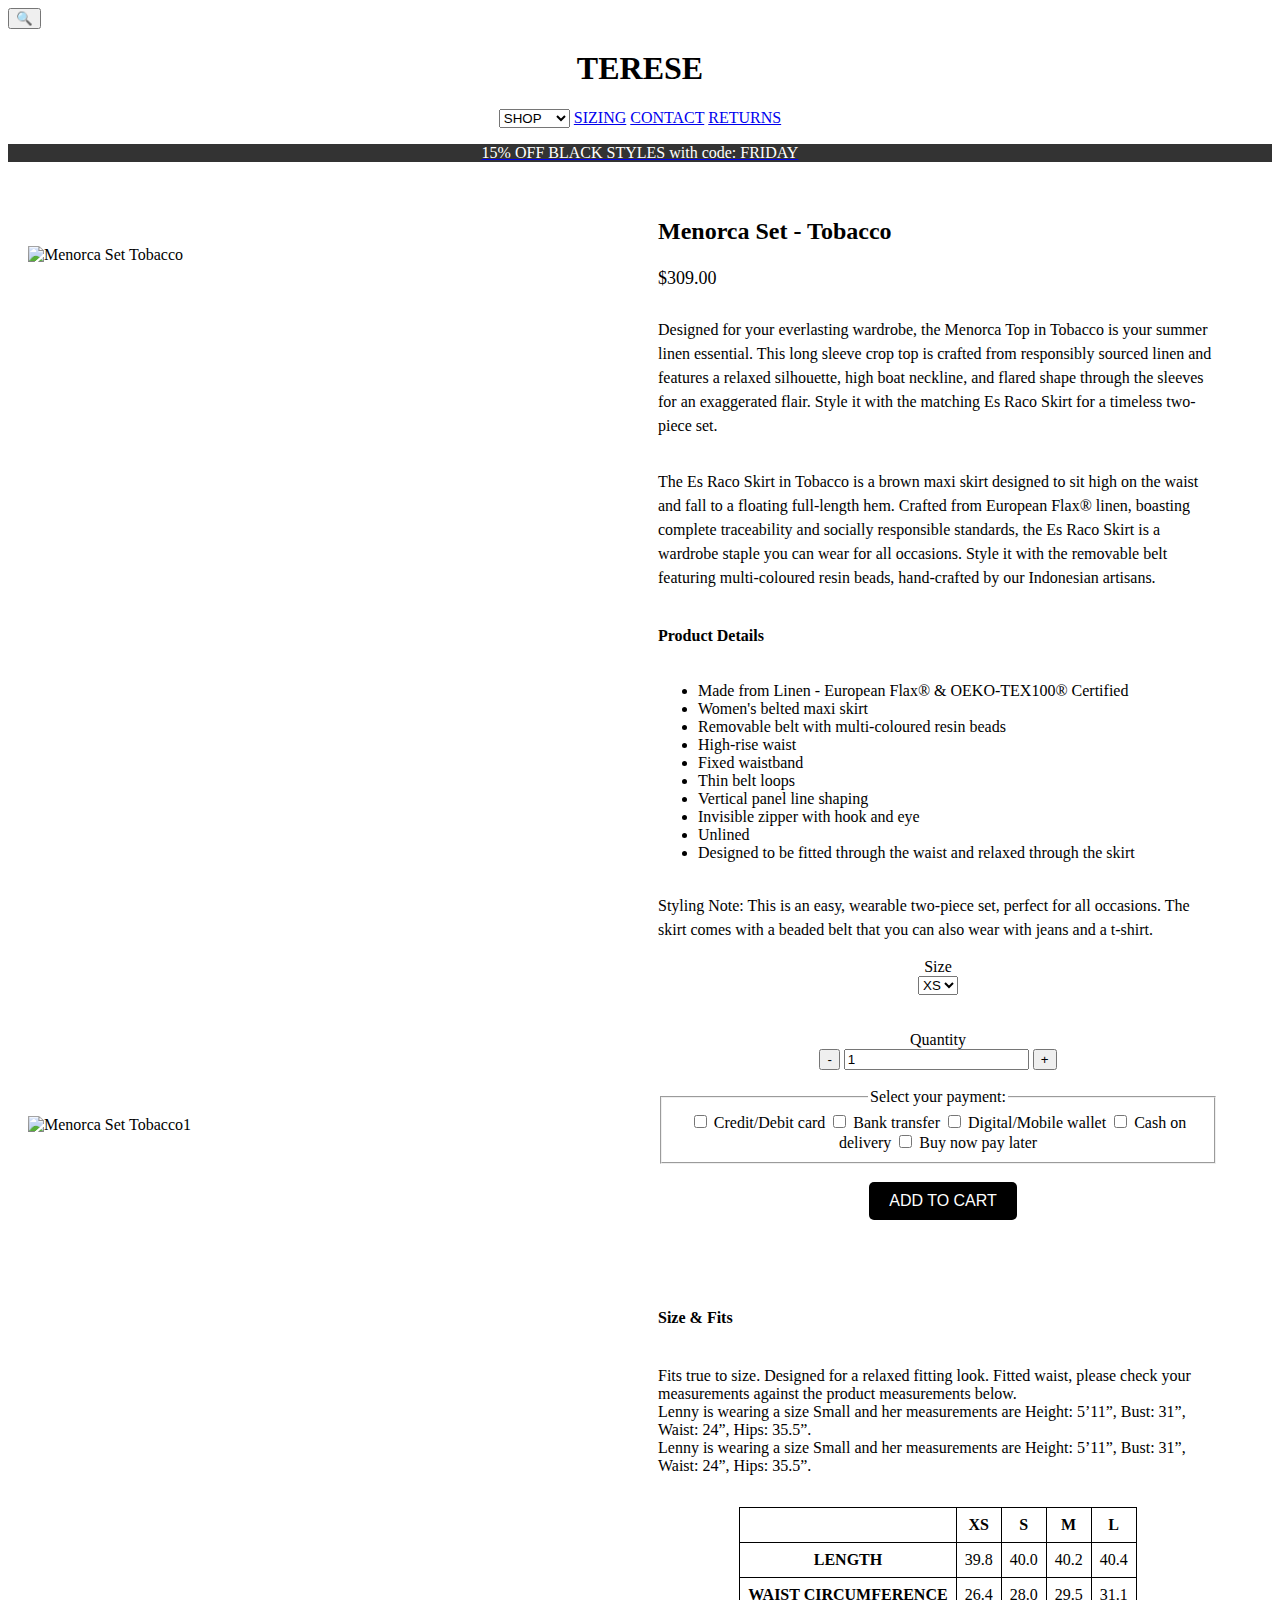
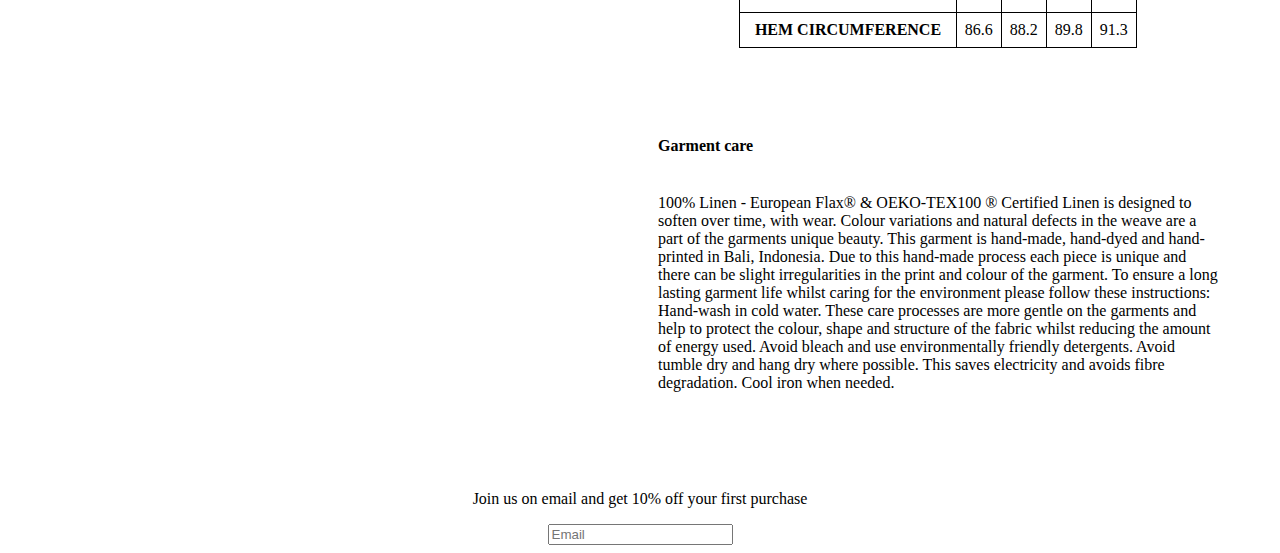
==== index.html @ 49b88017 "Moved from assets to root" ====
<!DOCTYPE html>
<html lang="en">
<head>
    <meta charset="UTF-8">
    <meta name="viewport" content="width=device-width, initial-scale=1.0">
    <title>TERESE</title>  
    <link rel="stylesheet" href="index.css">
    <script src="index.js"></script>
  
</head>

<body>


  <!-- <div> -->
    <!-- <form id="searchForm"> -->
       <!-- <label for="searchInput">Search:</label>  -->
      <!-- <input type="text" id="searchInput" placeholder="Type to search..." required> -->
      <div class="search-container">
      <button class="search-icon" onclick="toggleSearch()">
      🔍
      <input type="text" id="search-input" placeholder="Search..." style="display: none;">
  </button>
 
  <script>
        function toggleSearch() {
          event.preventDefault();
            const searchInput = document.getElementById('search-input');
            if (searchInput.style.display === 'none' || searchInput.style.display === '') {
                searchInput.style.display = 'block';
                searchInput.focus();
            } else {
                searchInput.style.display = 'none';
            }
        }
    </script>
</div>

    <!-- </form> -->
    <!-- <div class="search-results" id="searchResults"></div> -->
    <!-- </div> -->

  <header>
  <div class="sticky-header">
   
    <span style="color:black; text-align: center";>
  <h1>TERESE</h1>
  
      <nav>                          
      <select a href="indeks.html" id="shop" name="shop">          
          <option value="shop">SHOP</option>
          <option value="new">New</option>
          <option value="dresses">Dresses</option>
          <option value="sets">Sets</option>
      </select>
              <a href="#">SIZING</a>
              <a href="contact.html">CONTACT</a>
              <a href="#">RETURNS</a>
            
      
            </nav>
      
      <div style="text-align: center; background-color: #333; color: white";>
        <a href="#" class="announcement-bar-link">
          <p class="announcement-bar-message">
              <div style="text-align: center";>  
              <span style="color:white";>15% OFF BLACK STYLES with code: FRIDAY</span>
  </p>
  </a>
  </div>
 
  <!-- <div class="localization-wrapper"></div> -->

  <script>
    // JavaScript for handling dropdown selection
    document.getElementById("shop").addEventListener("change", function() {
        const value = this.value;
        if (value === "shop") {
            window.location.href = "indeks.html"; 
        } else if (value === "new") {
            window.location.href = "new.html"; 
        } else if (value === "dresses") {
            window.location.href = "dresses.html"; 
        } else if (value === "sets") {
            window.location.href = "sets.html"; 
        }
    });
</script>

  </span>
  </div>
  
  </header>
  
  

    <main>

      <!-- <div class="grid-container">
        <div class="item-1"></div>       
        <div class="item-2"></div>
        <div class="item-3"></div>
       
      </div> -->

  <section class="grid-container">

            <div class="product-image";>
              <!-- <div class="item-2"> -->
             <img src="img/Menorca set.webp" alt="Menorca Set Tobacco" width="600" height="900">
             <img src="img/Menorca set1.webp" alt="Menorca Set Tobacco1" width="600" height="900" >  
             
              </div>

<article>
              <div class="product-details">            
              <span style="text-align: center;"></span>
               
                      <h2>Menorca Set - Tobacco</h2>
                      <p class="price">$309.00</p>
                 
                  <p>
                    Designed for your everlasting wardrobe, the Menorca Top in Tobacco is your summer linen essential.
                    This long sleeve crop top is crafted from responsibly sourced linen and features a relaxed silhouette,
                    high boat neckline, and flared shape through the sleeves for an exaggerated flair. 
                    Style it with the matching Es Raco Skirt for a timeless two-piece set.
                  </p>
              
                  <p>
                    The Es Raco Skirt in Tobacco is a brown maxi skirt designed to sit high on the waist and fall to a floating full-length hem. 
                    Crafted from European Flax® linen, boasting complete traceability and socially responsible standards, 
                    the Es Raco Skirt is a wardrobe staple you can wear for all occasions. 
                    Style it with the removable belt featuring multi-coloured resin beads, hand-crafted by our Indonesian artisans.
                  </p>
   
                  <h4>Product Details</h4>
                  <ul>
                    <li>Made from Linen - European Flax® & OEKO-TEX100® Certified</li>
                    <li>Women's belted maxi skirt</li>
                    <li>Removable belt with multi-coloured resin beads</li>
                    <li>High-rise waist</li>
                    <li>Fixed waistband</li>
                    <li>Thin belt loops</li>
                    <li>Vertical panel line shaping</li>
                    <li>Invisible zipper with hook and eye</li>
                    <li>Unlined</li>
                    <li>Designed to be fitted through the waist and relaxed through the skirt</li>
                  </ul>
                  <p>Styling Note: This is an easy, wearable two-piece set, perfect for all occasions. The skirt comes with a beaded belt that you can also wear with jeans and a t-shirt.</p>

 <!-- Select Dropdown -->
 <div class="selector-group" style="text-align: center;">
 <label for="sizes">Size</label>
 <br>
 <select id="sizes" name="sizes";>
     <option value="xs">XS</option>
     <option value="s">S</option>
     <option value="m">M</option>
     <option value="l">L</option>
 </select>
</div>
<br>
<br>
<!-- quantity -->
<div style="text-align: center;">
<form action="#" method="post">
<label for="sizes">Quantity</label>

<br>
<div class="quantity-container" style="text-align: center;">
  <button class="quantity-button" onclick="changeQuantity(-1)">-</button>
  <input type="number" id="quantity" class="quantity-input" value="1" min="1">
  <button class="quantity-button" onclick="changeQuantity(1)">+</button>
</div>

<script>
  function changeQuantity(delta) {
      const input = document.getElementById('quantity');
      let currentValue = parseInt(input.value);
      currentValue += delta;
      if (currentValue < 1) currentValue = 1; // Prevent negative quantity
      input.value = currentValue;
  }
</script>
</form>
</div>                
                
                      <!-- button add to cart -->
                      <!-- <button class="addtocart"> -->
                        <!-- <div class="addtocart">ADD TO CART</div> -->
<br>

                      <!-- payment  -->
                      <div class="checkbox-group" style="text-align: center;">
                  
                      <fieldset>
                        <legend>Select your payment:</legend>
                        <label>
                            <input type="checkbox" name="payment" value="creditordebit"> Credit/Debit card
                        </label>
                        <label>
                            <input type="checkbox" name="payment" value="banktransfer"> Bank transfer
                        </label>
                        <label>
                            <input type="checkbox" name="payment" value="digiormobile"> Digital/Mobile wallet
                        </label>
                        <label>
                          <input type="checkbox" name="payment" value="cod"> Cash on delivery
                      </label>
                      <label>
                        <input type="checkbox" name="payment" value="buynowpaylater"> Buy now pay later
                    </label>
                    </fieldset>
                      </div>
<br>

<div class="button-group" style="text-align: center;">
  <form action="#" method="post">
    
    <style>
      .black-button {
      
        background-color: black;
        color: white; 
        border: none; 
        padding: 10px 20px; 
        font-size: 16px; 
        cursor: pointer; /* Pointer cursor on hover */
        border-radius: 5px; 
    }
    .black-button:hover {
        background-color: darkgray; /* Change color on hover */
    }
      
    </style> 
    </form>
<body>

<button class="black-button" onclick="alert('Add to Cart!')">ADD TO CART</button>
</body>
 <!-- </form>  -->
</div>

<br>
<br>
                    <p> 
                      <h4>Size & Fits</h4>
                      <br>
Fits true to size. Designed for a relaxed fitting look.
Fitted waist, please check your measurements against the product measurements below.
<br>

Lenny is wearing a size Small and her measurements are Height: 5’11”, Bust: 31”, Waist: 24”, Hips: 35.5”.
<br>
Lenny is wearing a size Small and her measurements are Height: 5’11”, Bust: 31”, Waist: 24”, Hips: 35.5”.
</p>

<div>
<!-- Centered Table with Flexbox -->
<style>
    .table-container {
        display: flex;
        justify-content: center; /* Centers the table */
    }
    table {
        border-collapse: collapse;
    }
    th, td {
        border: 1px solid black;
        padding: 8px; 
        text-align: center;
    }
</style>


<div class="table-container">
<table> 
  <thead>   
      <tr>
      
          <th></th>  <!-- Header cell -->
          <th>XS</th>  <!-- Header cell -->
          <th>S</th> <!-- Header cell -->
          <th>M</th> <!-- Header cell -->
          <th>L</th>         
      </tr>
  </thead>
  <tbody>
    <tr>
      
      <th scope="row">LENGTH</th>
      <td>39.8</td>
      <td>40.0</td>
      <td>40.2</td>
      <td>40.4</td>   
    </tr>
    <tr>
      
      <th scope="row">WAIST CIRCUMFERENCE</th>
      <td>26.4</td>
      <td>28.0</td>
      <td>29.5</td>
      <td>31.1</td>   
    </tr>
    <tr>
  
      <th scope="row">HEM CIRCUMFERENCE</th>
      <td>86.6</td>
      <td>88.2</td>
      <td>89.8</td>
      <td>91.3</td> 
    </tr> 
  </tbody>
</table>

</div>
</div>
<br>
<br>

<p> 
  <h4>Garment care</h4>
  <br>
  100% Linen - European Flax® & OEKO-TEX100 ® Certified

Linen is designed to soften over time, with wear.

Colour variations and natural defects in the weave are a part of the garments unique beauty.

This garment is hand-made, hand-dyed and hand-printed in Bali, Indonesia. Due to this hand-made process each piece is unique and there can be slight irregularities in the print and colour of the garment. To ensure a long lasting garment life whilst caring for the environment please follow these instructions:

Hand-wash in cold water. These care processes are more gentle on the garments and help to protect the colour, shape and structure of the fabric whilst reducing the amount of energy used.

Avoid bleach and use environmentally friendly detergents. Avoid tumble dry and hang dry where possible. This saves electricity and avoids fibre degradation.

Cool iron when needed.
</p>
</div>              

    <!-- </form> -->
              </div>
            <!-- </div> */div productpage*/ -->
              </section>
</article>
  </main>

<footer>
  <div class="sticky-footer">
  <div class="field field--with-error">
    <div style="text-align: center;">
      <p>Join us on email and get 10% off your first purchase</p>
    <input
      autocomplete="email"
      type="email"
      id="ContactForm-email"
      class="field__input"
      name="contact[email]"
      spellcheck="false"
      autocapitalize="off"
      value=""
      aria-required="true"
      
      placeholder="Email"
    ></div>
  </div>
  </div>
</footer>



</section>
</div>
</body>


  

<!-- } -->
<!-- </style> -->

</html>
---- index.css ----
main{
    
    body {
        font-family: Arial, sans-serif;
        margin: 0;
        padding: 0;
    }
    
    header, footer {
        position: sticky;
        text-decoration: none;
        
        background-color: white;
        color: black;
        text-align: center;
        padding: 20px; 
        width: 100%; /* Ensure header/footer span full width */
        z-index: 1000; /* To stay above other elements */
    }
    /* Main content area styling */
main {
    display: flex;
    justify-content: center;
    padding: 10px;
  }
    h1 {
        font-size: 36px;
        font-weight: bold;
      }
  
    .grid-container {       

      display: grid;
      /* grid-template-columns: 1fr 1fr; */
      grid-template-columns: 50% 50%;
      grid-template-areas:
        'header header'
        'main main'
        'footer footer';       
  gap: 10px 20px;
    
      /* background-color: white; */
      padding: 10px;
      width: 100%;
      max-width: 1200px; /* Max width for larger screens */
      margin: 10 auto; /* Centering the grid */      
     
    }
        .sticky-header {
            display: flex;
            text-decoration: none;
            position: fixed;
            top: 0; 
            background-color: white;
            padding: 10px 20px;
            box-shadow: 0 2px 5px rgba(0, 0, 0, 0.1);
            /* grid-area: header; */
        
        }
        .product-image {
             /* grid-area: main;  */
            display: flex;
            flex-direction: column;
            justify-content: center; 
            /* align-items: center; */
            /* justify-content: space-between; */
            border-radius: 3px; 
            margin: 10px 10px; 
        }
        
        .product-image img {  
              /* width: auto;
              height: auto;
              max-width: none;
              max-height: none; */

 max-width: 100%;
  height: auto;
        }
        
        .product-details {
            /* grid-area: main; */
            display: flex;
            flex-direction: column; /* Stack elements vertically */
            /* justify-content: center;
            justify-content: flex-start; */
            justify-content: space-between;
            /* align-items: center; */
            border-radius: 3px; 
            margin: 10px 10px;
            padding: 10px;
        }
        
        .product-details h2 {
            font-size: 24px;
            margin: 10px 0;
        }
        .product-details p {
            line-height: 1.5;
          }
        .sticky-footer{
                 display: flex;
                position: fixed;
                bottom: 0;
                background-color: #333;
                color: white;
                text-align: center;
                padding: 10px;
                z-index: 10;
    
        }

    
    .navbar li {
        margin-right: 20px;   /* Space between items */
    }
    
    .navbar li a {
        color: white;         /* Link color */
        text-decoration: none; /* Remove underline */
        padding: 15px;       /* Padding for clickable area */
    }
    
    .navbar li a:hover {
        background-color: #575757; /* Background color on hover */
        border-radius: 4px; /* Rounded corners */
    }

.price {
    font-size: 18px;
    color: black; /* Price color */
    margin: 10px 0;
}

.description {
    line-height: 1.5; /* Spacing between lines */
    margin: 15px 0;
}

.button-group {
    display: flex;
    justify-content: center;
    gap: 10px; /* Space between buttons */
}

.add-to-cart,
.buy-now {
    background-color: #4CAF50; /* Green background */
    color: white;
    border: none;
    padding: 15px 20px;
    cursor: pointer;
    font-size: 16px;
    flex: 1; /* Make buttons equal width */
}

.add-to-cart:hover,
.buy-now:hover {
    background-color: #45a049; /* Darker green on hover */
}

footer {
    text-align: center;
    padding: 10px;
    background-color: #333; /* Dark footer */
    color: white;
    position: fixed;
    bottom: 0;
    width: 100%;
}
    



    /* Media Queries */
    @media screen and (max-width: 600px) {
        .product-page {
            grid-template-columns: 1fr; 
        }

    .button-group {
        flex-direction: column; /* Stack buttons vertically on small screens */

    }

    .add-to-cart, .buy-now {
        width: 100%; /* Full width buttons */
    }
    }
    


}
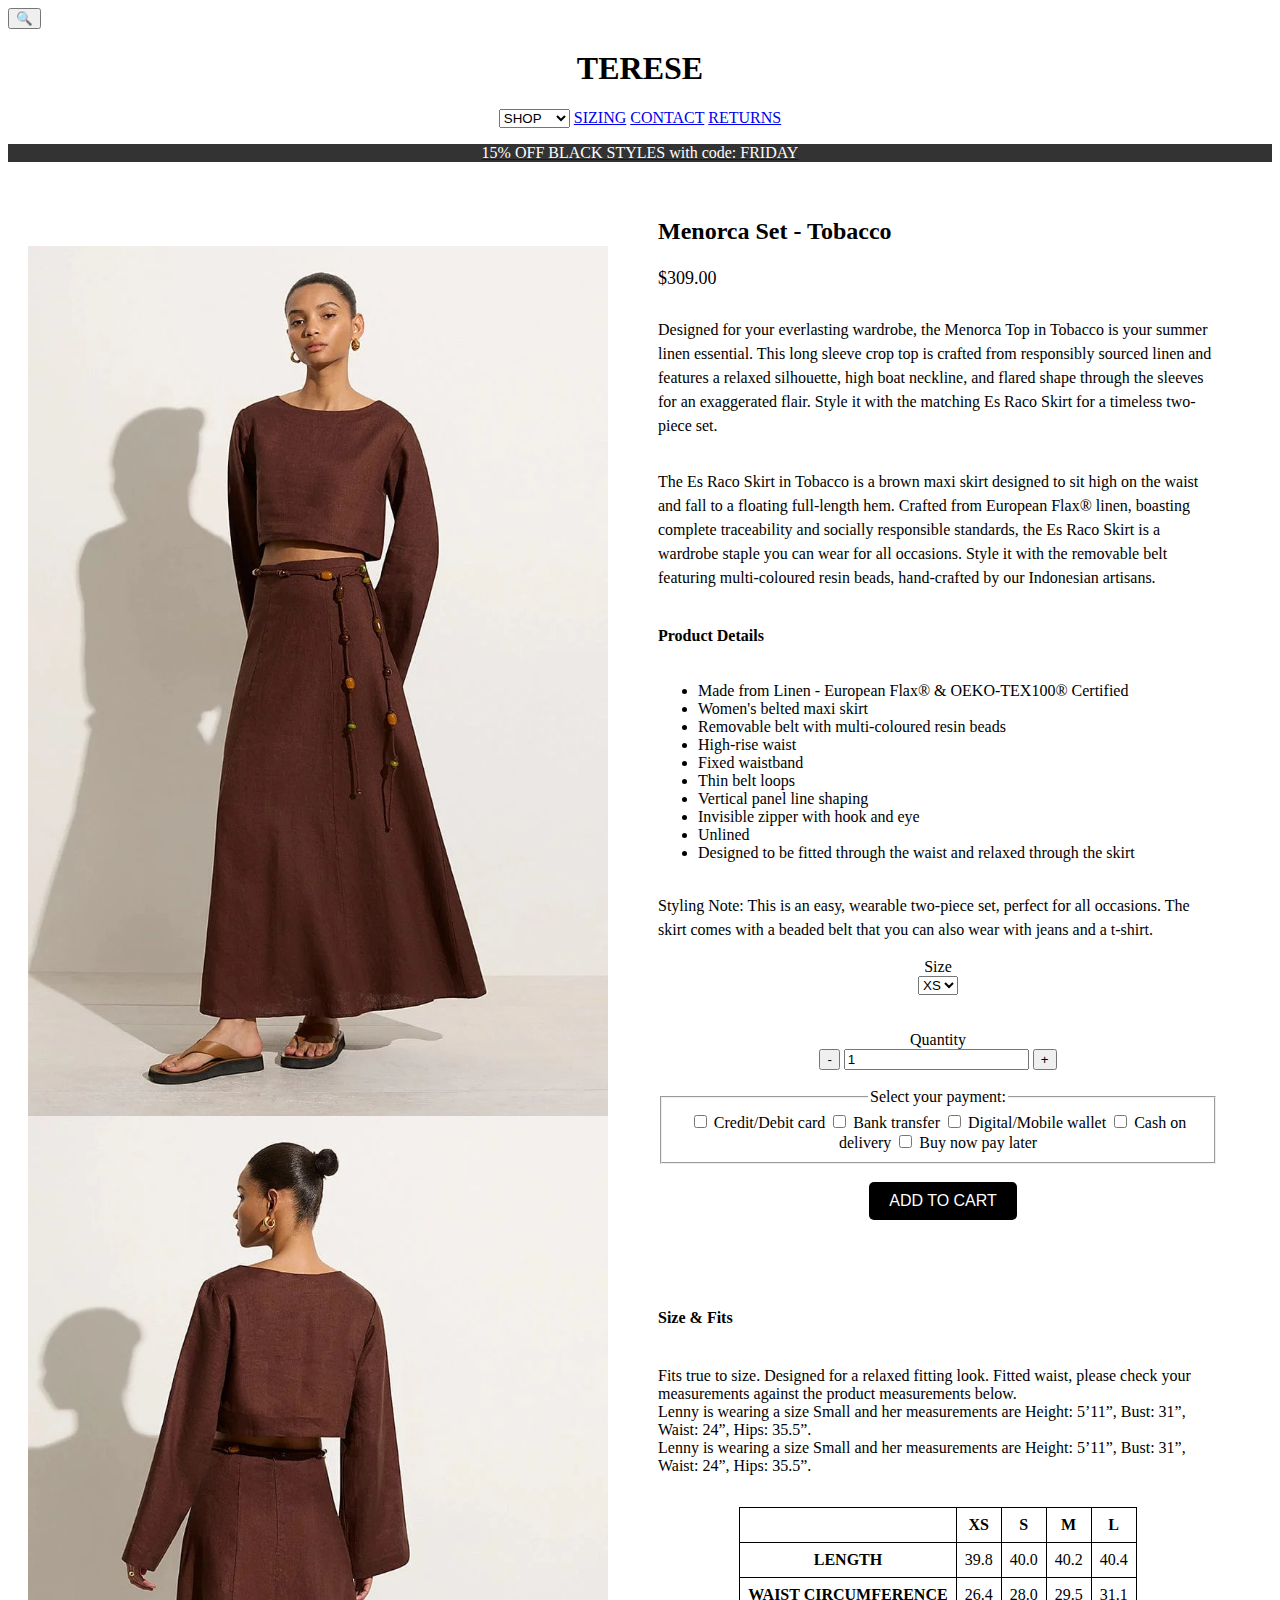
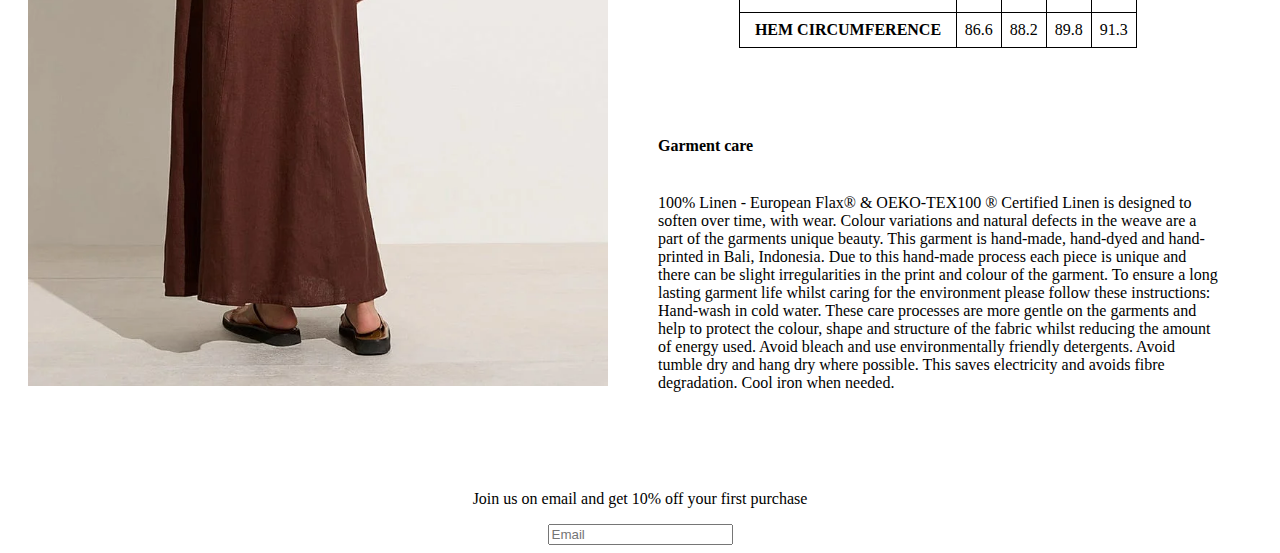
==== commit 8c1bf615: "commit ketigabelas" ====
--- a/index.html
+++ b/index.html
@@ -107,8 +107,8 @@
 
             <div class="product-image";>
               <!-- <div class="item-2"> -->
-             <img src="img/Menorca set.webp" alt="Menorca Set Tobacco" width="600" height="900">
-             <img src="img/Menorca set1.webp" alt="Menorca Set Tobacco1" width="600" height="900" >  
+             <img src="assets/img/Menorca set.webp" alt="Menorca Set Tobacco" width="600" height="900">
+             <img src="assets/img/Menorca set1.webp" alt="Menorca Set Tobacco1" width="600" height="900" >  
              
               </div>
 
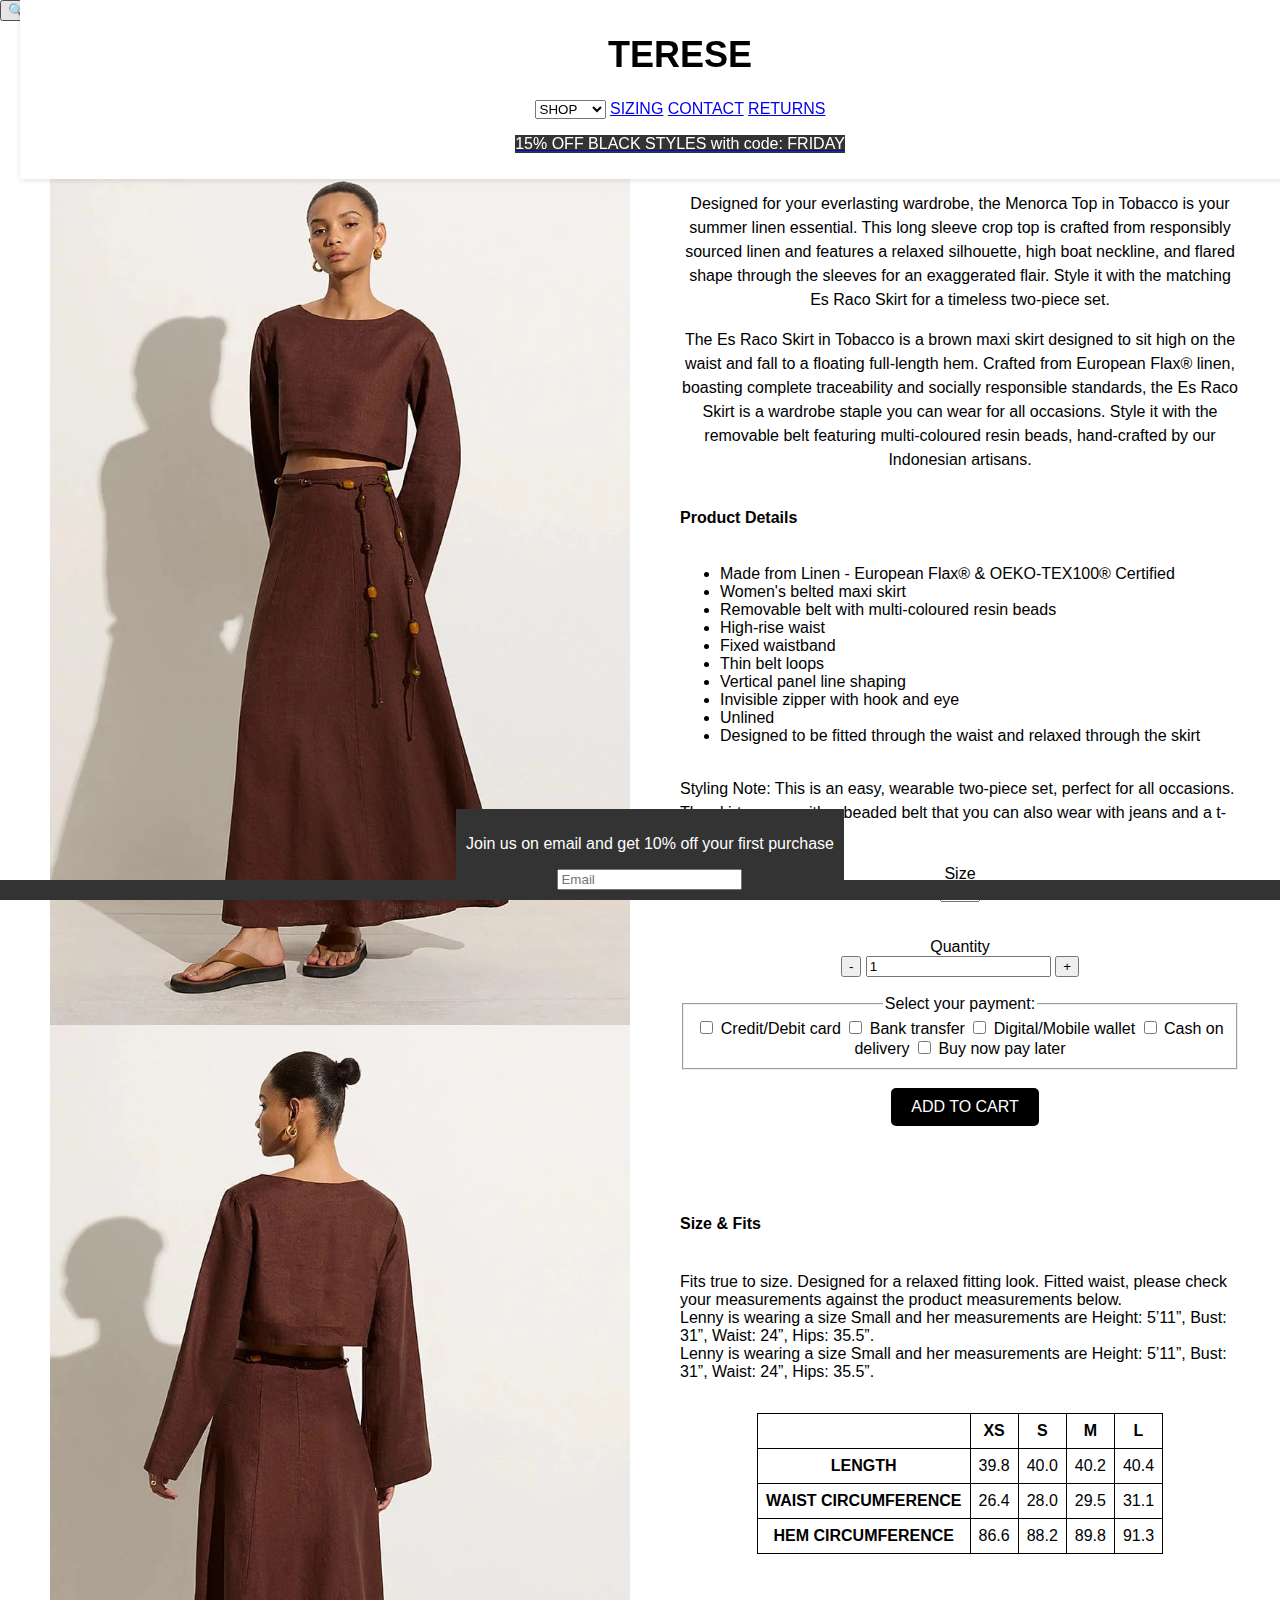
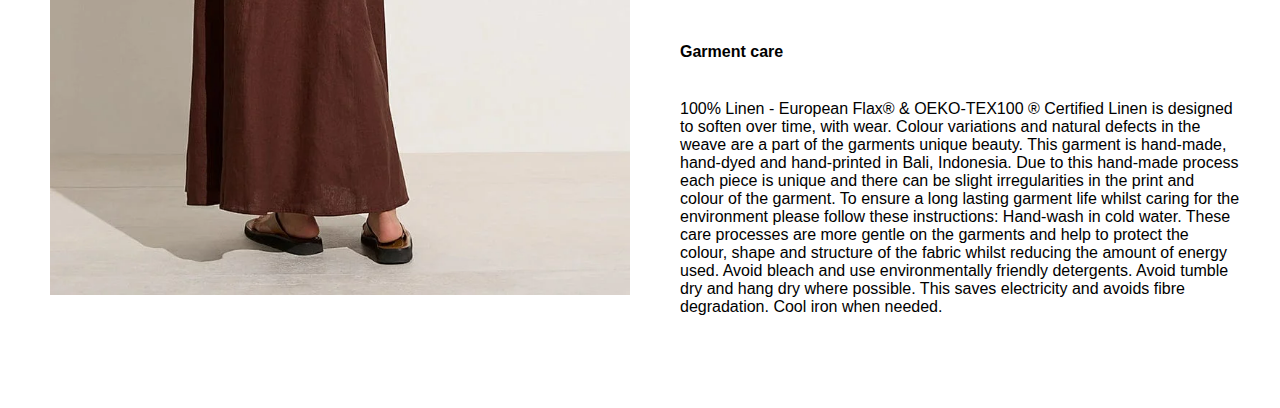
==== commit e4b0b36d: "commit keenambelas tengahkan content" ====
--- a/index.html
+++ b/index.html
@@ -94,7 +94,7 @@
   
   
 
-    <main>
+    <main class="content-container">
 
       <!-- <div class="grid-container">
         <div class="item-1"></div>       
@@ -114,7 +114,7 @@
 
 <article>
               <div class="product-details">            
-              <span style="text-align: center;"></span>
+              <span style="text-align: center;">
                
                       <h2>Menorca Set - Tobacco</h2>
                       <p class="price">$309.00</p>
@@ -132,7 +132,7 @@
                     the Es Raco Skirt is a wardrobe staple you can wear for all occasions. 
                     Style it with the removable belt featuring multi-coloured resin beads, hand-crafted by our Indonesian artisans.
                   </p>
-   
+                </span>
                   <h4>Product Details</h4>
                   <ul>
                     <li>Made from Linen - European Flax® & OEKO-TEX100® Certified</li>
@@ -214,7 +214,7 @@
                       </div>
 <br>
 
-<div class="button-group" style="text-align: center;">
+<div class="button-group">
   <form action="#" method="post">
     
     <style>
--- a/index.css
+++ b/index.css
@@ -1,4 +1,4 @@
-main{
+/* main{ */
     
     body {
         font-family: Arial, sans-serif;
@@ -22,6 +22,10 @@
     display: flex;
     justify-content: center;
     padding: 10px;
+  }
+  .content-container{
+    display: flex;
+    justify-content: center;
   }
     h1 {
         font-size: 36px;
@@ -37,7 +41,7 @@
         'header header'
         'main main'
         'footer footer';       
-  gap: 10px 20px;
+     gap: 10px 20px;
     
       /* background-color: white; */
       padding: 10px;
@@ -47,7 +51,10 @@
      
     }
         .sticky-header {
+
+            width: 100%;
             display: flex;
+            justify-content: center;
             text-decoration: none;
             position: fixed;
             top: 0; 
@@ -82,8 +89,8 @@
             /* grid-area: main; */
             display: flex;
             flex-direction: column; /* Stack elements vertically */
-            /* justify-content: center;
-            justify-content: flex-start; */
+            justify-content: center;
+            /* justify-content: flex-start;  */
             justify-content: space-between;
             /* align-items: center; */
             border-radius: 3px; 
@@ -100,6 +107,7 @@
           }
         .sticky-footer{
                  display: flex;
+                 justify-content: center;
                 position: fixed;
                 bottom: 0;
                 background-color: #333;
@@ -110,7 +118,9 @@
     
         }
 
-    
+       
+
+
     .navbar li {
         margin-right: 20px;   /* Space between items */
     }
@@ -160,6 +170,8 @@
 }
 
 footer {
+    display: flex;
+    justify-content: center;
     text-align: center;
     padding: 10px;
     background-color: #333; /* Dark footer */
@@ -190,7 +202,7 @@
     
 
 
-}
+/* } */
 
 
 
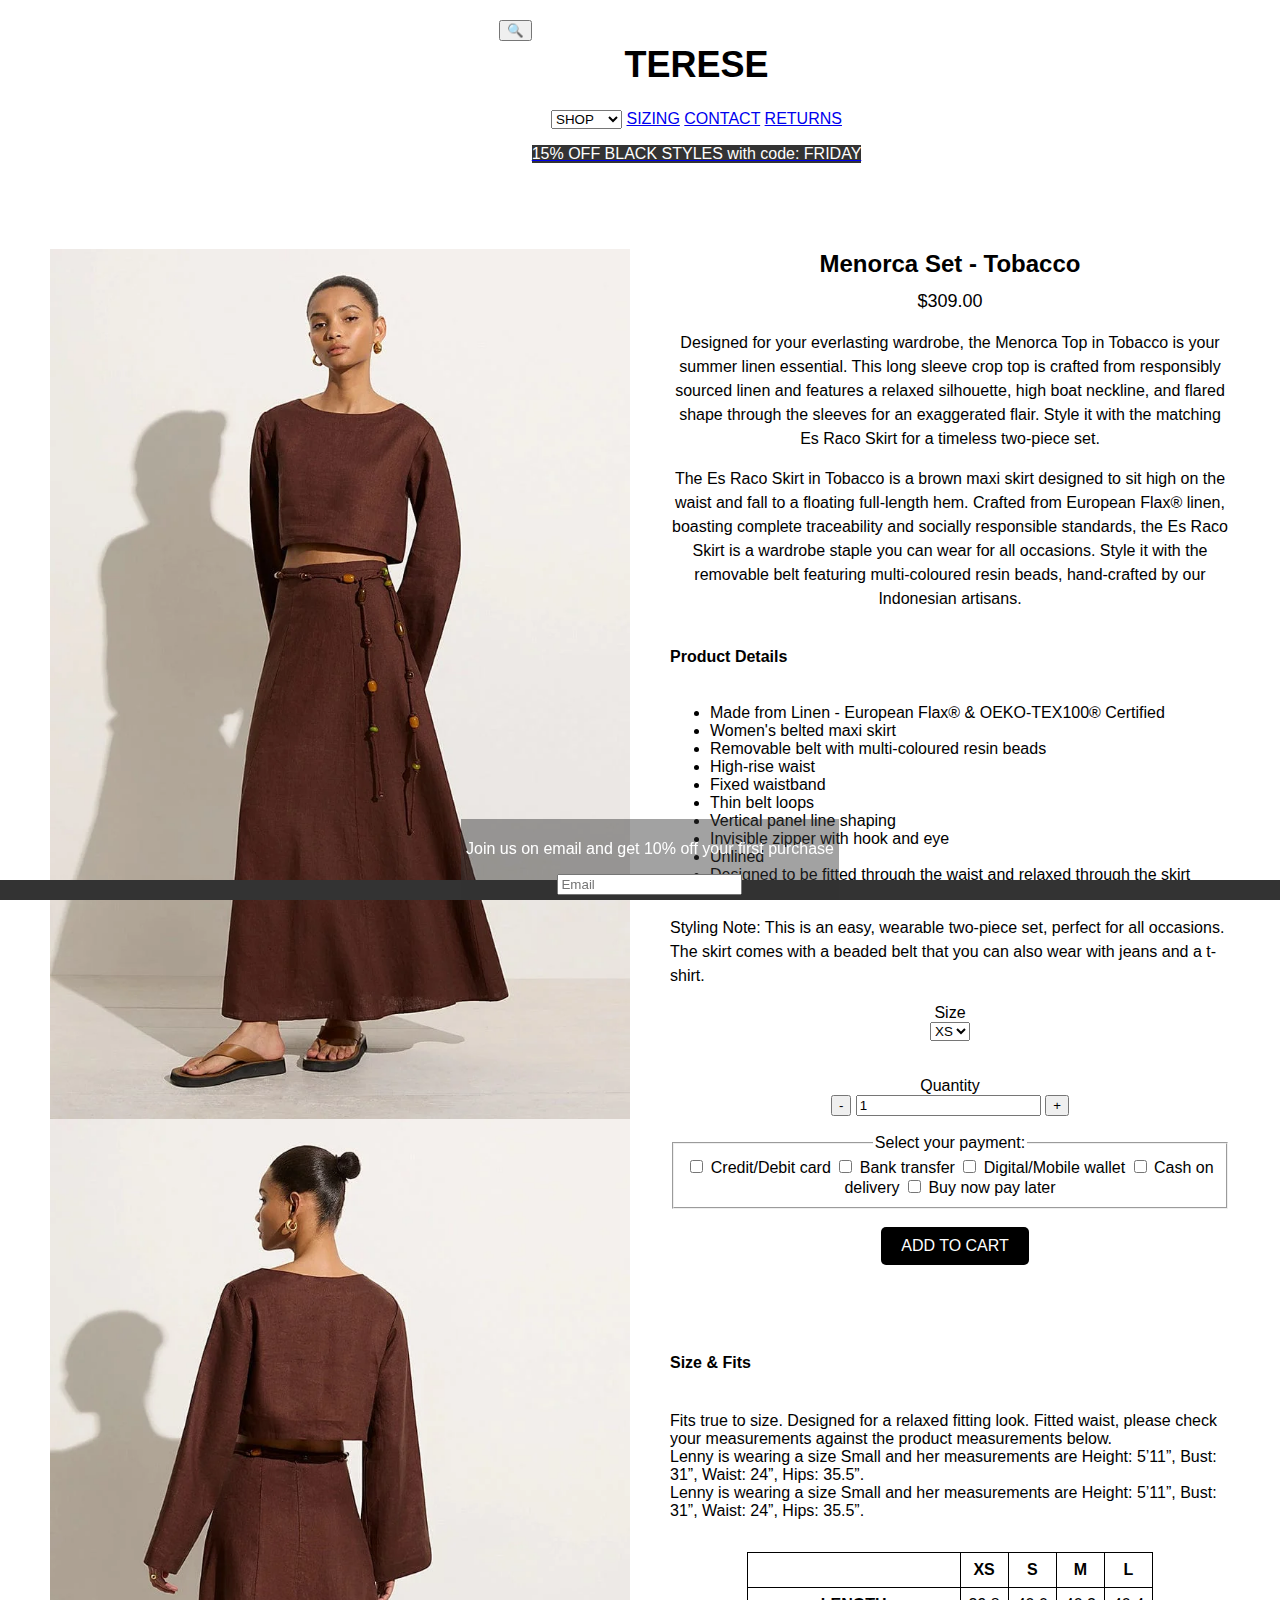
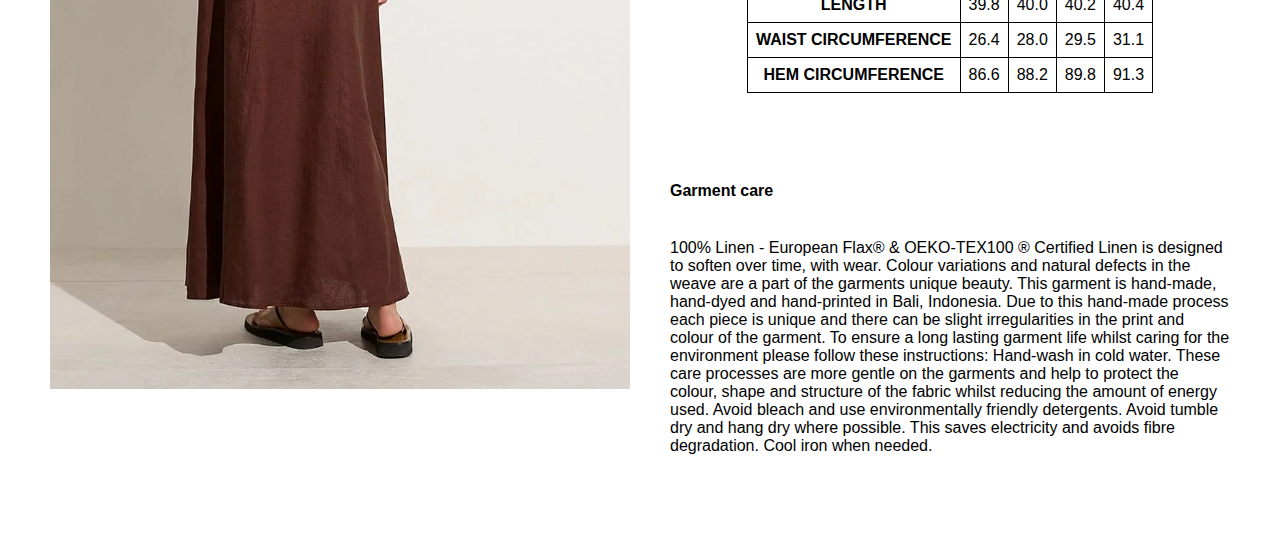
==== commit a72c12cf: "commit ke16 6nov" ====
--- a/index.html
+++ b/index.html
@@ -16,7 +16,16 @@
     <!-- <form id="searchForm"> -->
        <!-- <label for="searchInput">Search:</label>  -->
       <!-- <input type="text" id="searchInput" placeholder="Type to search..." required> -->
-      <div class="search-container">
+      
+
+    <!-- </form> -->
+    <!-- <div class="search-results" id="searchResults"></div> -->
+    <!-- </div> -->
+
+  <header>
+  <div class="sticky-header">
+
+    <div class="search-container";>
       <button class="search-icon" onclick="toggleSearch()">
       🔍
       <input type="text" id="search-input" placeholder="Search..." style="display: none;">
@@ -36,13 +45,6 @@
     </script>
 </div>
 
-    <!-- </form> -->
-    <!-- <div class="search-results" id="searchResults"></div> -->
-    <!-- </div> -->
-
-  <header>
-  <div class="sticky-header">
-   
     <span style="color:black; text-align: center";>
   <h1>TERESE</h1>
   
@@ -56,18 +58,18 @@
               <a href="#">SIZING</a>
               <a href="contact.html">CONTACT</a>
               <a href="#">RETURNS</a>
-            
-      
+  
             </nav>
-      
-      <div style="text-align: center; background-color: #333; color: white";>
-        <a href="#" class="announcement-bar-link">
-          <p class="announcement-bar-message">
-              <div style="text-align: center";>  
-              <span style="color:white";>15% OFF BLACK STYLES with code: FRIDAY</span>
-  </p>
-  </a>
-  </div>
+            <div style="text-align: center; background-color: #333; color: white";> 
+              <a href="#" class="announcement-bar-link"> 
+                <p class="announcement-bar-message">
+                    <div style="text-align: center";>  
+                    <span style="color:white";>15% OFF BLACK STYLES with code: FRIDAY</span>
+        </p>
+        </a>
+        </div>
+    
+      
  
   <!-- <div class="localization-wrapper"></div> -->
 
--- a/index.css
+++ b/index.css
@@ -1,4 +1,4 @@
-/* main{ */
+
     
     body {
         font-family: Arial, sans-serif;
@@ -16,22 +16,43 @@
         padding: 20px; 
         width: 100%; /* Ensure header/footer span full width */
         z-index: 1000; /* To stay above other elements */
-    }
+        
+    }
+
+    
     /* Main content area styling */
 main {
     display: flex;
     justify-content: center;
-    padding: 10px;
+    padding: 20px;
   }
   .content-container{
     display: flex;
     justify-content: center;
+    padding-top: 90px;
   }
     h1 {
         font-size: 36px;
         font-weight: bold;
       }
   
+      .sticky-header {
+
+        width: 100%;
+        display: flex;
+        justify-content: center;
+        text-decoration: none;
+        position: fixed;
+        top: 0; 
+        background-color: white;
+        padding: 20px;
+        /* box-shadow: 0 2px 5px rgba(0, 0, 0, 0.1); */
+        /* grid-area: header; */
+
+
+    }
+
+
     .grid-container {       
 
       display: grid;
@@ -41,29 +62,15 @@
         'header header'
         'main main'
         'footer footer';       
-     gap: 10px 20px;
-    
+     gap: 10px 10px; */vertikal horizontal*/    
       /* background-color: white; */
-      padding: 10px;
+      padding: 100px;
       width: 100%;
       max-width: 1200px; /* Max width for larger screens */
       margin: 10 auto; /* Centering the grid */      
      
     }
-        .sticky-header {
-
-            width: 100%;
-            display: flex;
-            justify-content: center;
-            text-decoration: none;
-            position: fixed;
-            top: 0; 
-            background-color: white;
-            padding: 10px 20px;
-            box-shadow: 0 2px 5px rgba(0, 0, 0, 0.1);
-            /* grid-area: header; */
-        
-        }
+
         .product-image {
              /* grid-area: main;  */
             display: flex;
@@ -71,7 +78,7 @@
             justify-content: center; 
             /* align-items: center; */
             /* justify-content: space-between; */
-            border-radius: 3px; 
+            border-radius: 10px; 
             margin: 10px 10px; 
         }
         
@@ -81,8 +88,8 @@
               max-width: none;
               max-height: none; */
 
- max-width: 100%;
-  height: auto;
+            max-width: 100%;
+            height: auto;
         }
         
         .product-details {
@@ -96,6 +103,7 @@
             border-radius: 3px; 
             margin: 10px 10px;
             padding: 10px;
+            padding-top: 100px;
         }
         
         .product-details h2 {
@@ -110,15 +118,13 @@
                  justify-content: center;
                 position: fixed;
                 bottom: 0;
-                background-color: #333;
+                background-color: #33333374;
                 color: white;
                 text-align: center;
-                padding: 10px;
+                padding: 5px;
                 z-index: 10;
     
         }
-
-       
 
 
     .navbar li {
@@ -178,7 +184,7 @@
     color: white;
     position: fixed;
     bottom: 0;
-    width: 100%;
+    /* width: 100%; */
 }
     
 
@@ -202,7 +208,6 @@
     
 
 
-/* } */
 
 
 
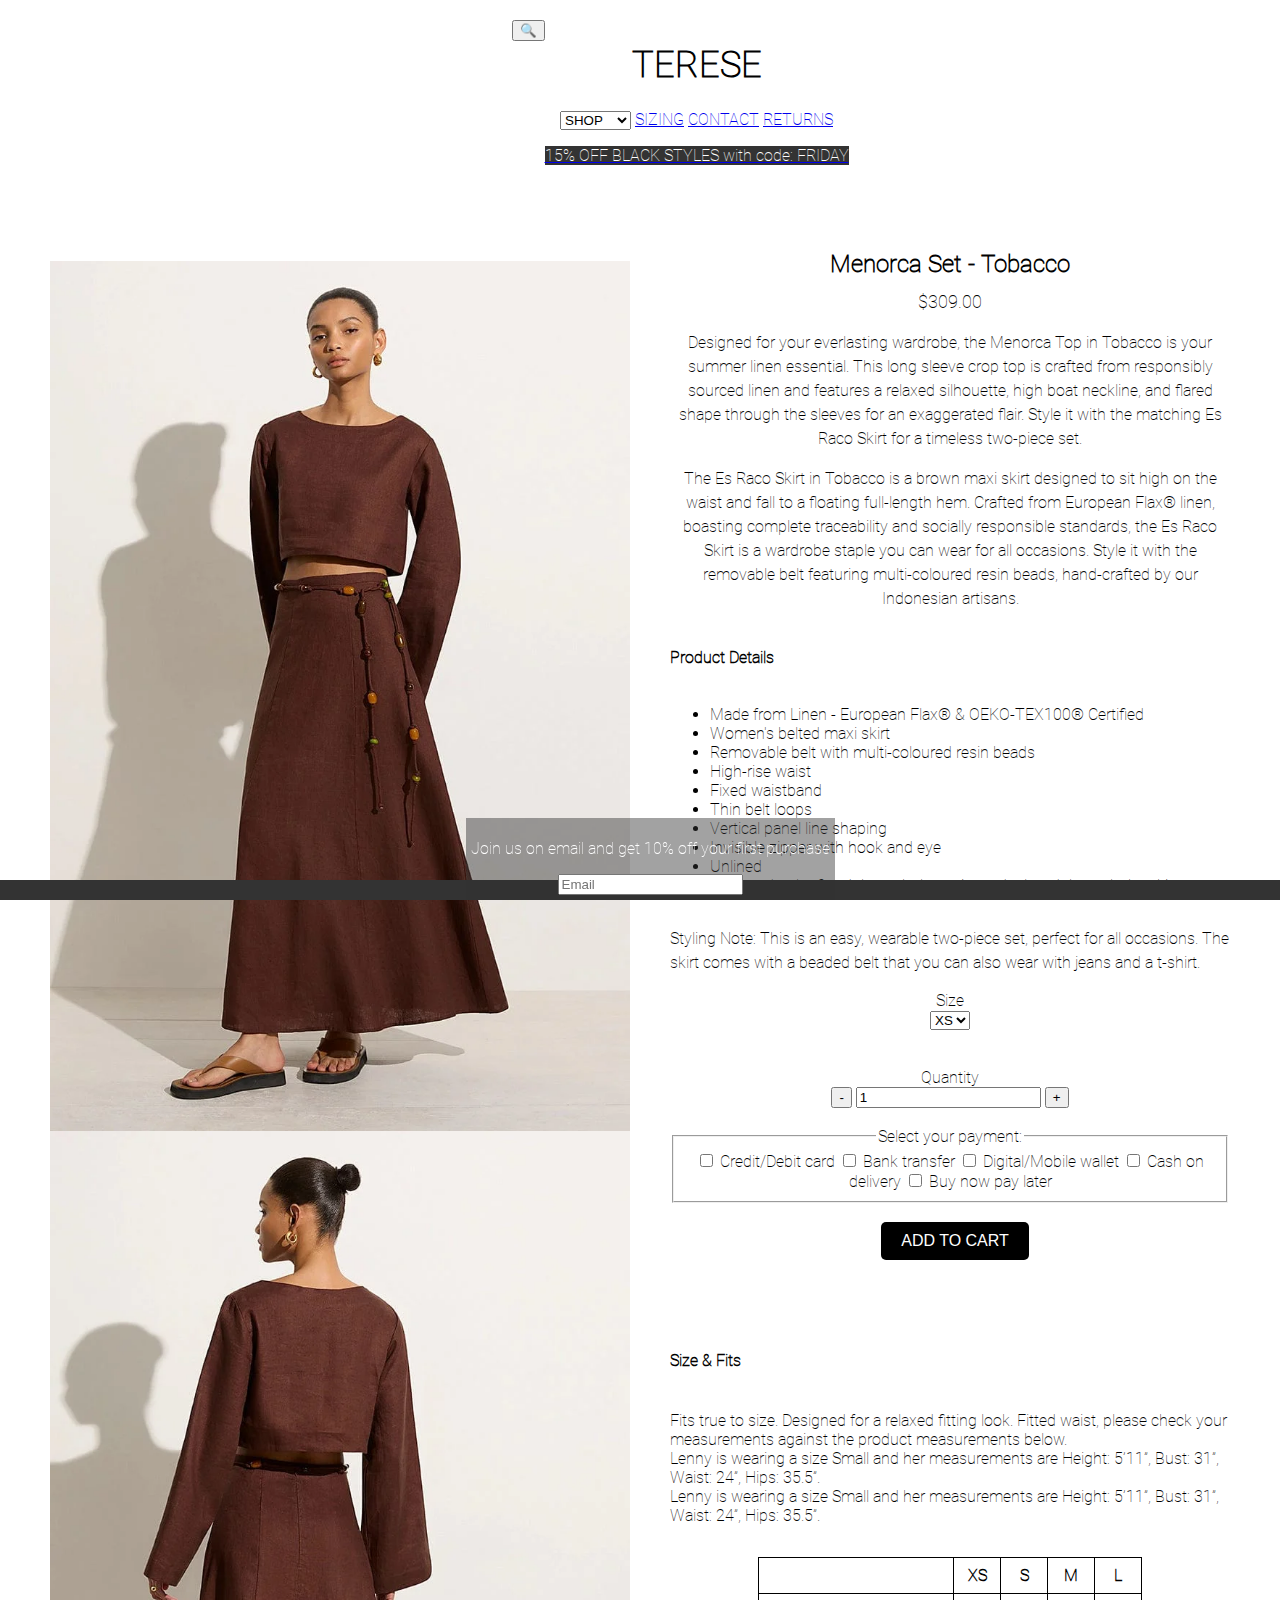
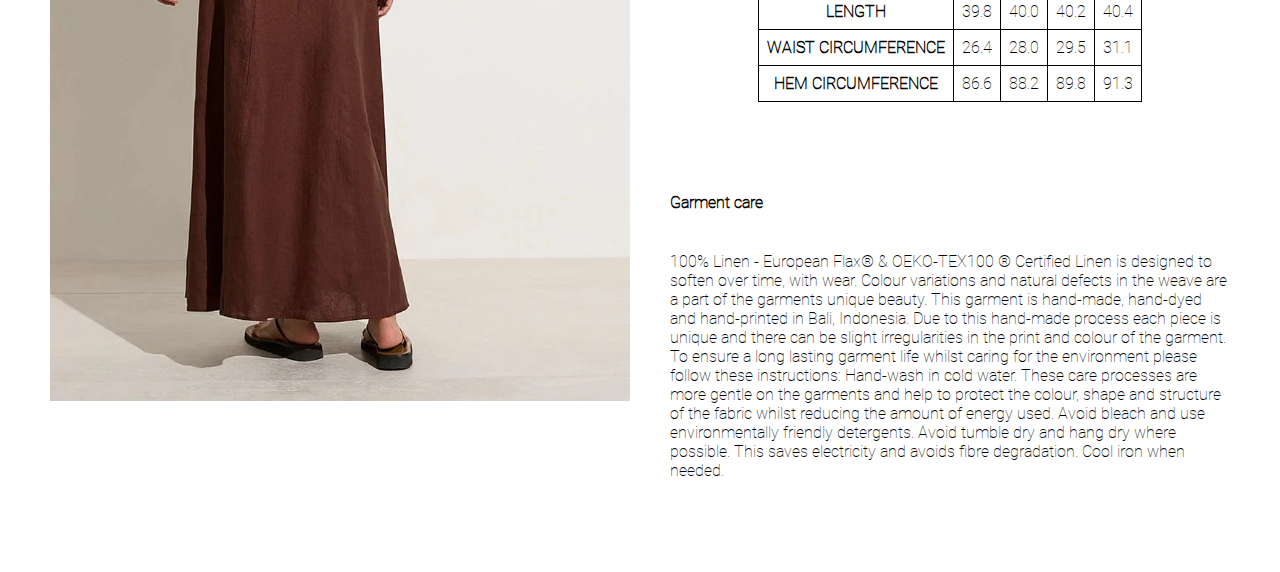
==== commit 43de3544: "commit ke17 fontface" ====
--- a/index.html
+++ b/index.html
@@ -111,6 +111,7 @@
               <!-- <div class="item-2"> -->
              <img src="assets/img/Menorca set.webp" alt="Menorca Set Tobacco" width="600" height="900">
              <img src="assets/img/Menorca set1.webp" alt="Menorca Set Tobacco1" width="600" height="900" >  
+             <!-- <img src="assets/img/Linen-Menorca.jpg" alt="Menorca Set Tobacco1" width="600" height="900" >   -->
              
               </div>
 
--- a/index.css
+++ b/index.css
@@ -1,7 +1,11 @@
 
-    
+@font-face {
+    font-family: "customFont";
+    src: url("./assets/Roboto/Roboto-Thin.ttf");
+        }
+
     body {
-        font-family: Arial, sans-serif;
+        font-family: "customFont", sans-serif;
         margin: 0;
         padding: 0;
     }
@@ -19,6 +23,7 @@
         
     }
 
+  
     
     /* Main content area styling */
 main {
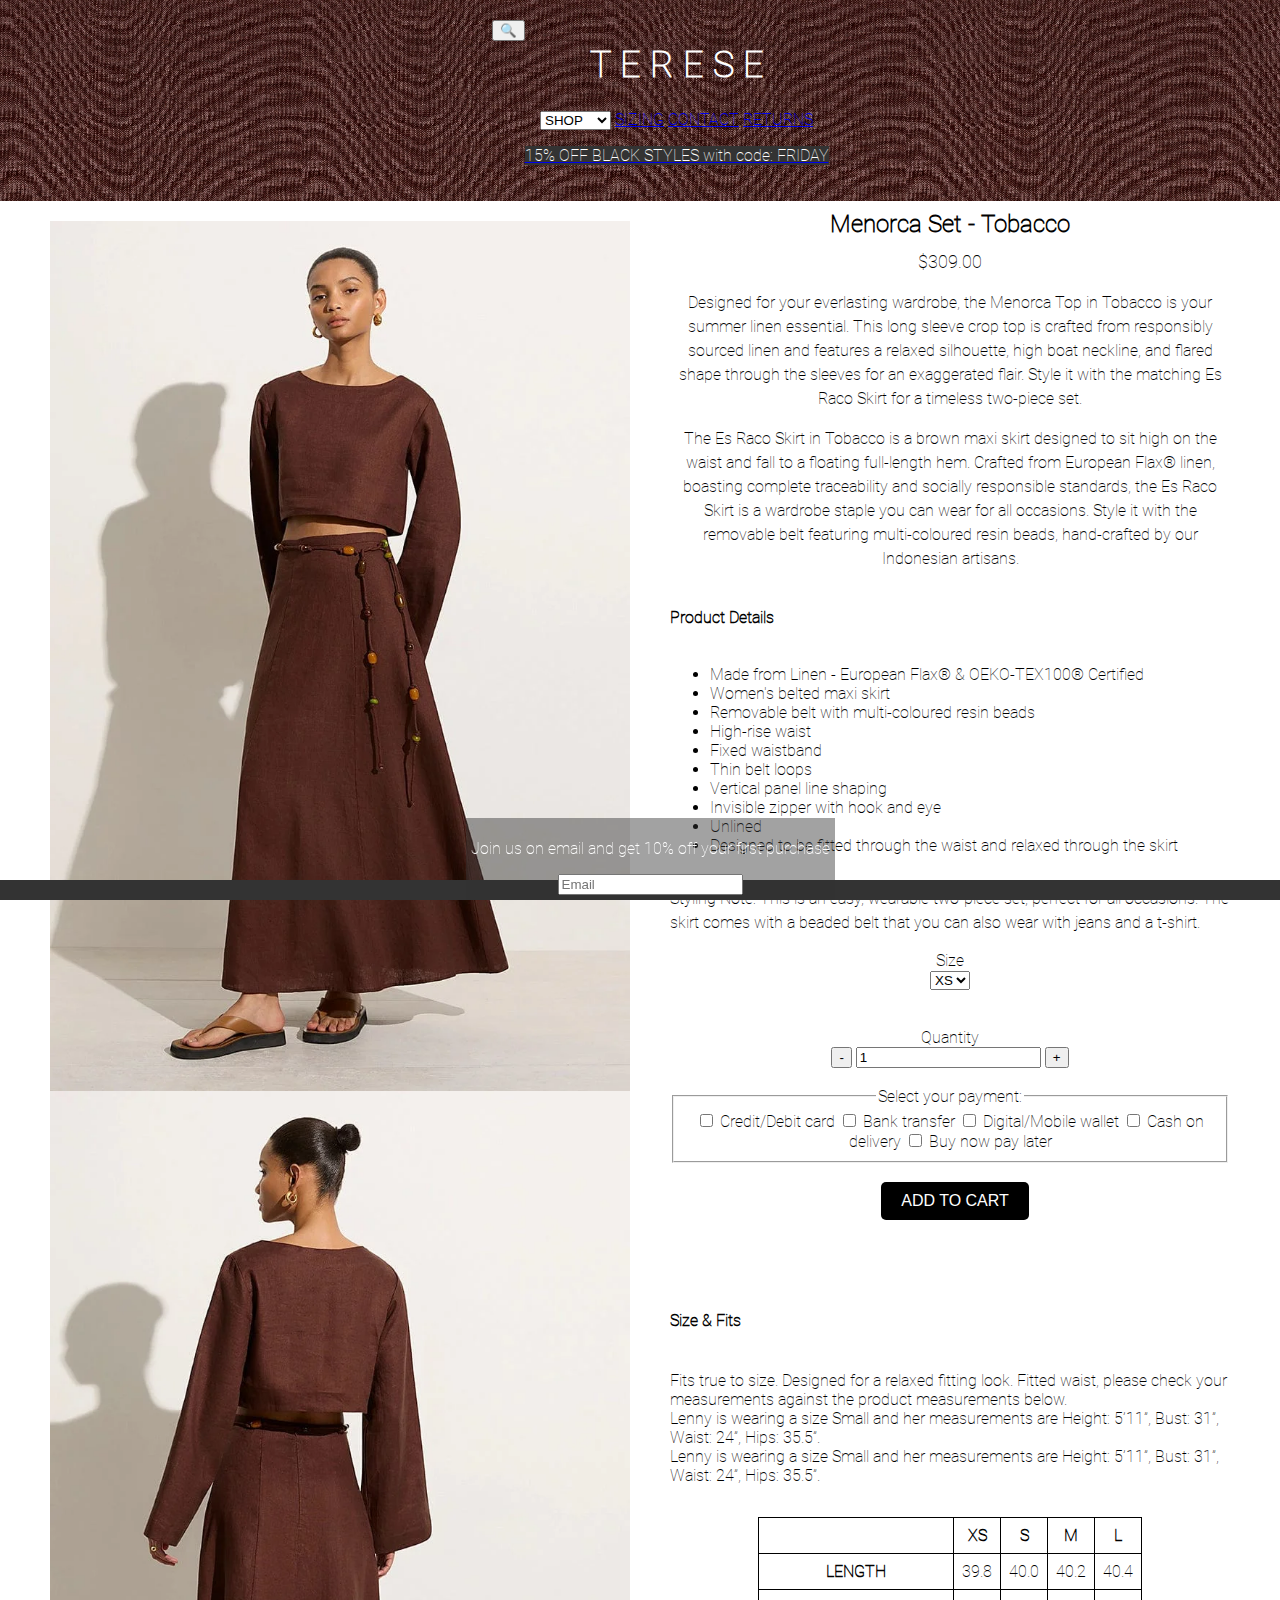
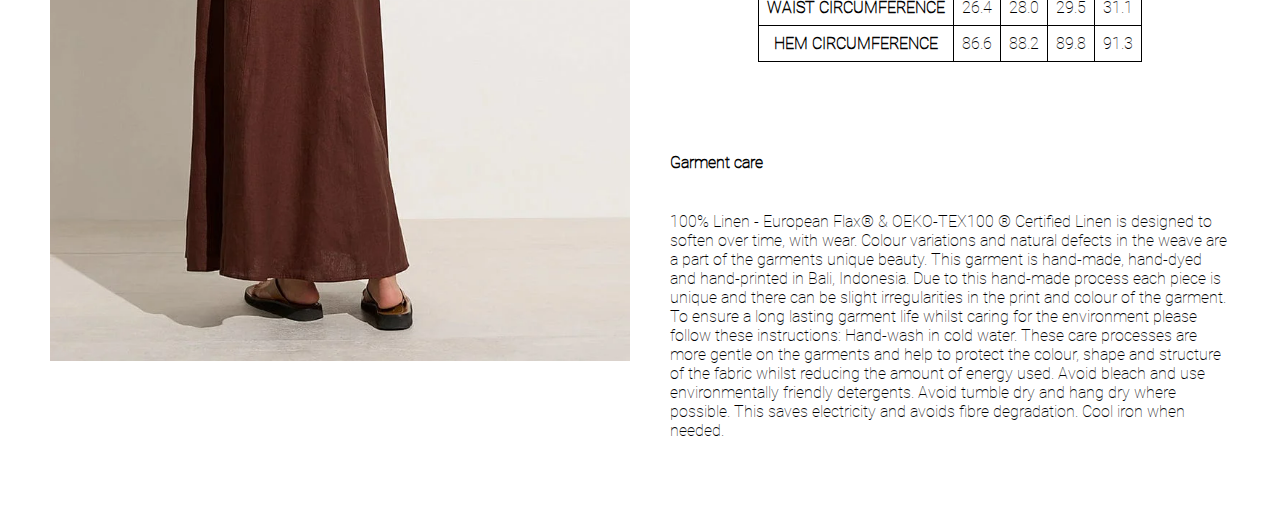
==== commit c5cfc8e7: "commit ke18 bgimage-contain" ====
--- a/index.html
+++ b/index.html
@@ -3,6 +3,7 @@
 <head>
     <meta charset="UTF-8">
     <meta name="viewport" content="width=device-width, initial-scale=1.0">
+   
     <title>TERESE</title>  
     <link rel="stylesheet" href="index.css">
     <script src="index.js"></script>
@@ -22,8 +23,10 @@
     <!-- <div class="search-results" id="searchResults"></div> -->
     <!-- </div> -->
 
-  <header>
-  <div class="sticky-header">
+  <header class="sticky-header" id="header">
+
+
+
 
     <div class="search-container";>
       <button class="search-icon" onclick="toggleSearch()">
@@ -45,10 +48,10 @@
     </script>
 </div>
 
-    <span style="color:black; text-align: center";>
-  <h1>TERESE</h1>
-  
-      <nav>                          
+    <span style="text-align: center";>
+  <h1>T  E  R  E  S  E</h1>
+  
+      <nav class="font-nav">                          
       <select a href="indeks.html" id="shop" name="shop">          
           <option value="shop">SHOP</option>
           <option value="new">New</option>
@@ -88,6 +91,9 @@
         }
     });
 </script>
+
+
+
 
   </span>
   </div>
--- a/index.css
+++ b/index.css
@@ -9,6 +9,12 @@
         margin: 0;
         padding: 0;
     }
+
+    h1{
+        color: white;
+    }
+
+
     
     header, footer {
         position: sticky;
@@ -23,8 +29,13 @@
         
     }
 
-  
-    
+  #header {
+background-image: url("./assets/img/Linen-Menarco\ horizontal.webp.jpg");
+background-size: contain;  
+
+}
+    
+
     /* Main content area styling */
 main {
     display: flex;
@@ -196,7 +207,10 @@
 
 
     /* Media Queries */
-    @media screen and (max-width: 600px) {
+    @media screen and (max-width: 768px) {
+
+
+
         .product-page {
             grid-template-columns: 1fr; 
         }
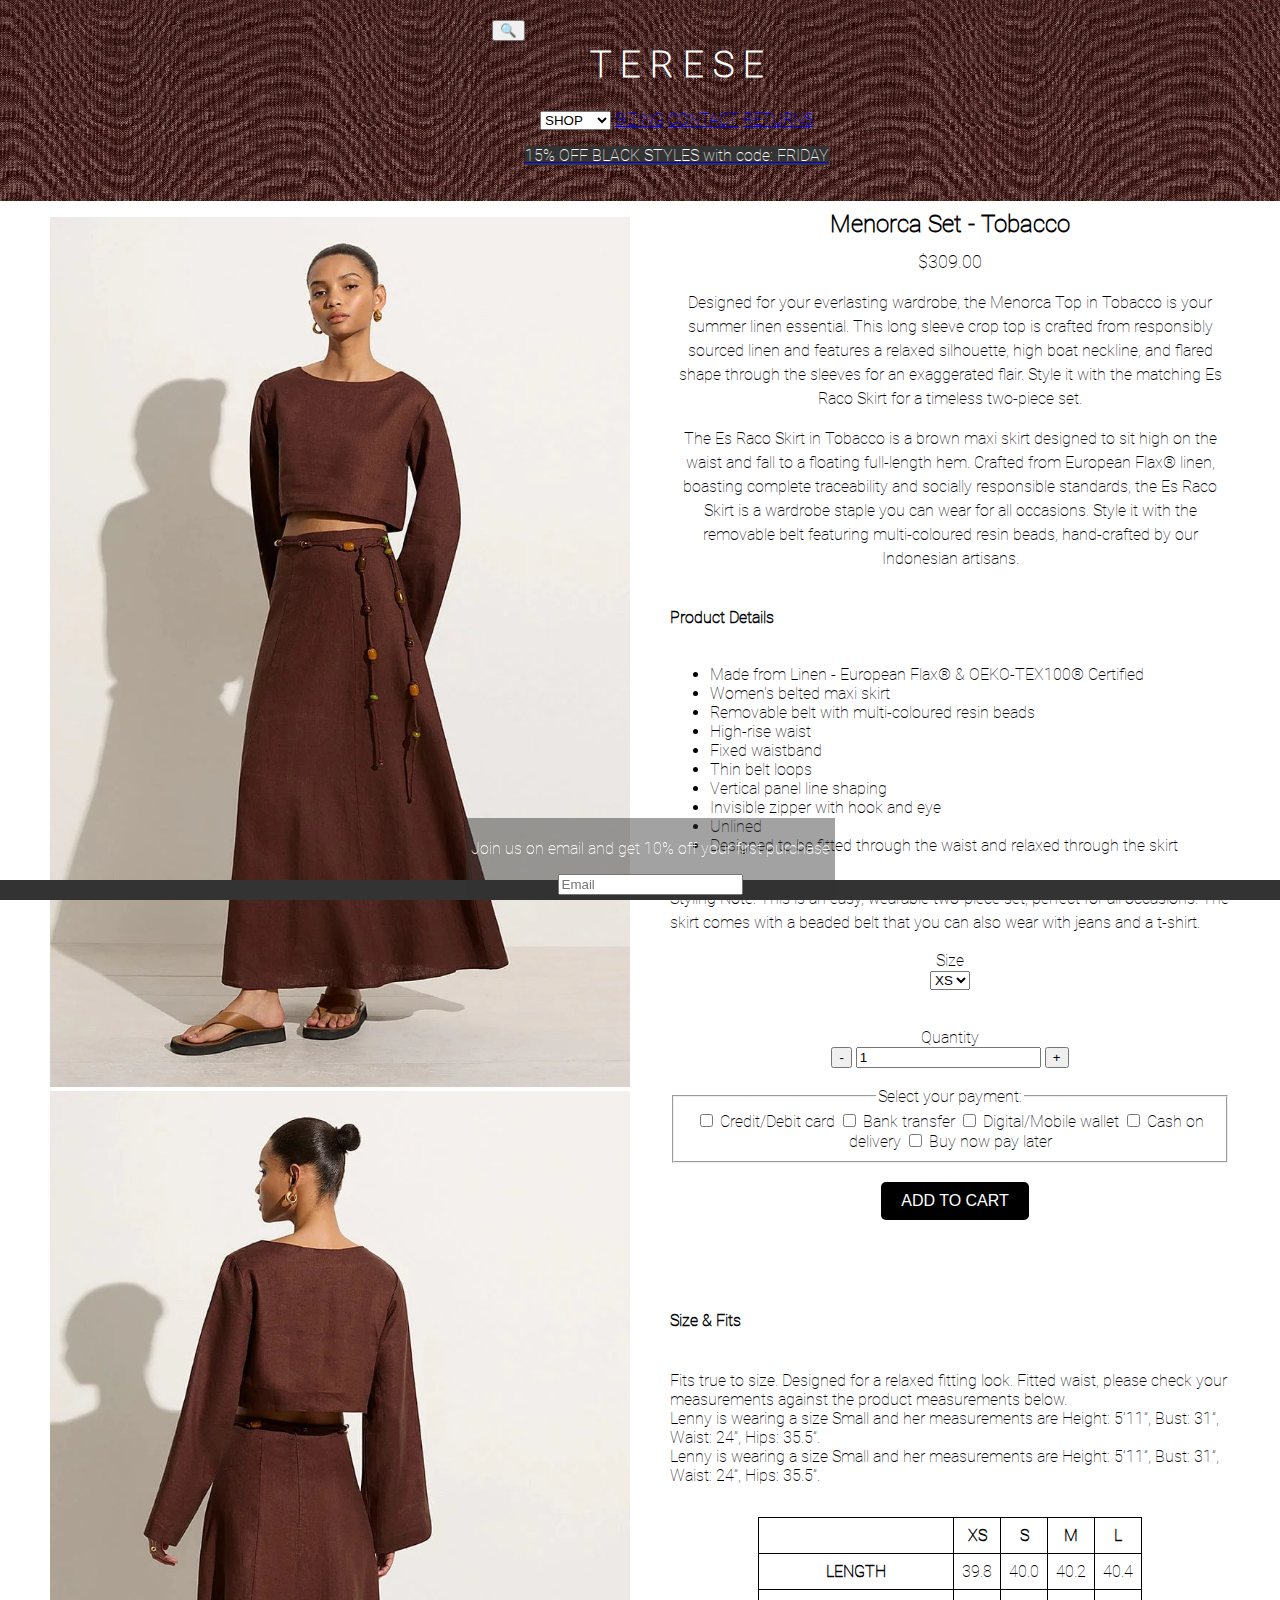
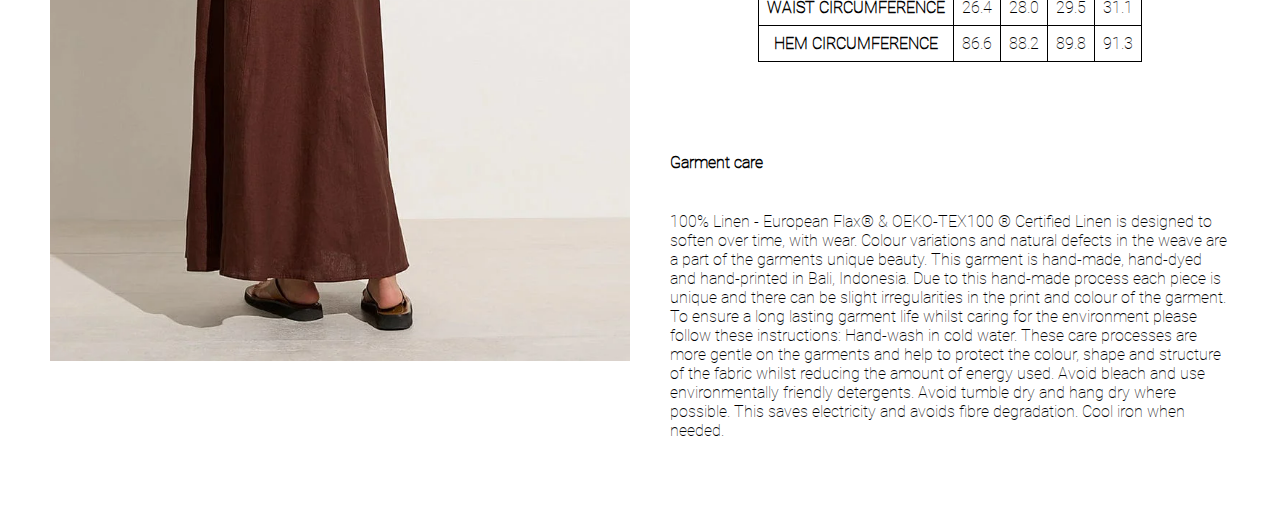
==== commit c0dce7b3: "commit 19 picturesrc" ====
--- a/index.html
+++ b/index.html
@@ -113,10 +113,22 @@
 
   <section class="grid-container">
 
-            <div class="product-image";>
+            <div class="product-image">
               <!-- <div class="item-2"> -->
-             <img src="assets/img/Menorca set.webp" alt="Menorca Set Tobacco" width="600" height="900">
-             <img src="assets/img/Menorca set1.webp" alt="Menorca Set Tobacco1" width="600" height="900" >  
+
+<picture>
+  <source media="(min-width:768px)" srcset="assets/img/Menorca set.webp">
+  <img src="assets/img/Menorca set.webp" alt="Menorca Set Tobacco" style="width:100%">
+  <source media="(min-width:768px)" srcset="assets/img/Menorca set1.webp">
+  <img src="assets/img/Menorca set1.webp" alt="Menorca Set Tobacco1" style="width:100%">
+  
+</picture>
+
+                <!-- <img class="visible-desktop" src="assets/img/Menorca set.webp" alt="Menorca Set Tobacco">                           
+                <img class="visible-mobile" src="assets/img/Menorca set1.webp" alt="Menorca Set Tobacco1"> -->
+
+                
+           
              <!-- <img src="assets/img/Linen-Menorca.jpg" alt="Menorca Set Tobacco1" width="600" height="900" >   -->
              
               </div>
--- a/index.css
+++ b/index.css
@@ -203,14 +203,37 @@
     /* width: 100%; */
 }
     
+/* .visible-desktop{
+    
+    display: none;
+}
+.visible-mobile{
+    display: block;
+} */
+
+img{
+    width: 100%;
+}
+
+
+
+
+
+/* media only screen and (min-width: 768px){
+.visible-desktop{
+            display: block;
+        }
+        .visible-mobile{
+            display: none;
+        } 
+    } */
 
 
 
     /* Media Queries */
     @media screen and (max-width: 768px) {
 
-
-
+        
         .product-page {
             grid-template-columns: 1fr; 
         }
@@ -223,6 +246,7 @@
     .add-to-cart, .buy-now {
         width: 100%; /* Full width buttons */
     }
+
     }
     
 
